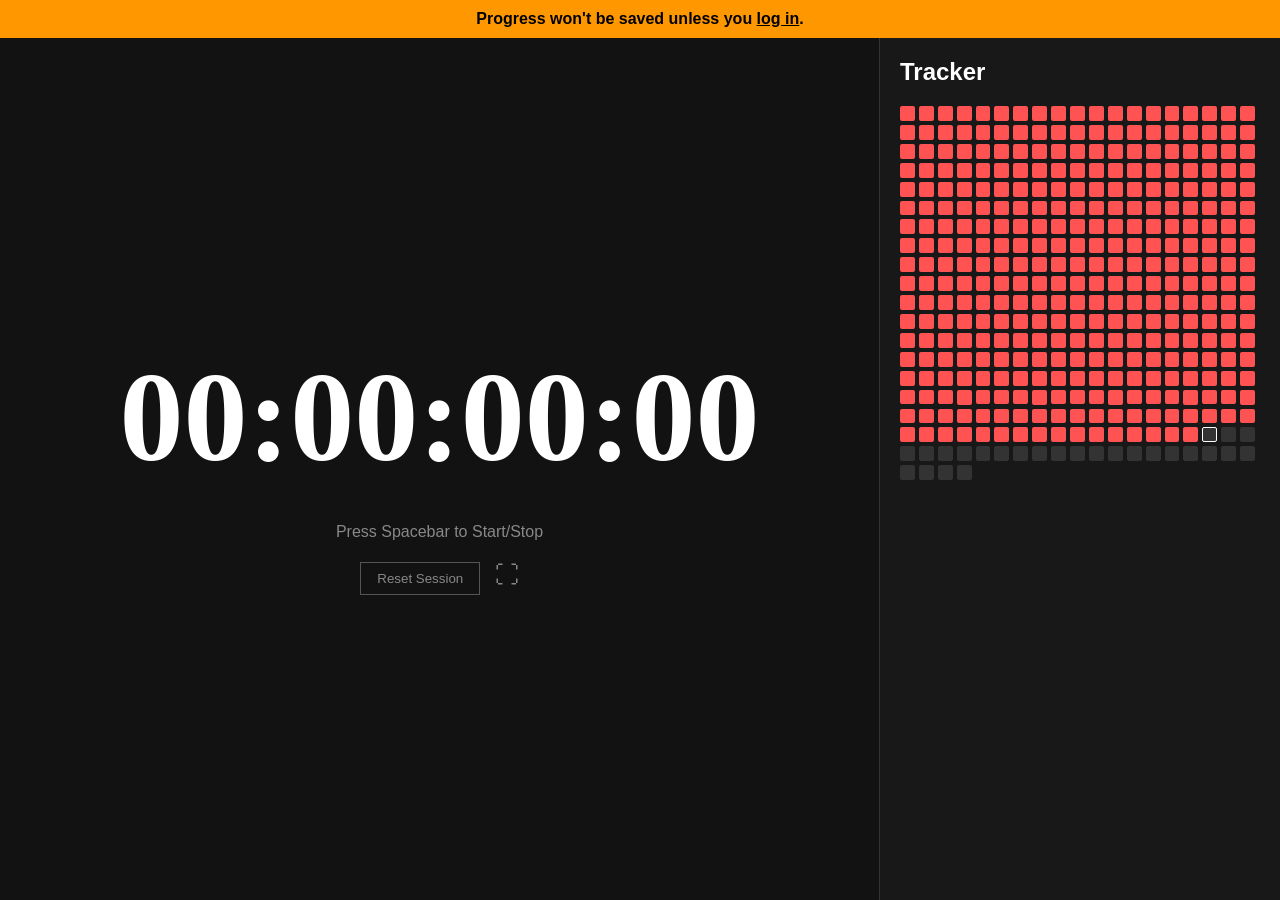
==== frontend/index.html @ 916134f5 "Initial commit" ====
<!DOCTYPE html>
<html lang="en">

<head>
    <meta charset="UTF-8">
    <meta name="viewport" content="width=device-width, initial-scale=1.0">
    <title>Focus Tracker</title>
    <link rel="stylesheet" href="css/style.css">
</head>

<body>
    <div id="app">
        <!-- Auth Banner -->
        <div id="auth-banner" class="hidden">
            Progress won't be saved unless you <span id="login-link">log in</span>.
        </div>

        <main class="container">
            <!-- Left Panel: Stopwatch -->
            <section class="stopwatch-section">
                <div class="timer-display" id="timer">00:00:00:00</div>
                <div class="controls">
                    <p class="instruction">Press Spacebar to Start/Stop</p>
                    <button id="reset-btn" class="secondary-btn">Reset Session</button>
                    <button id="fullscreen-btn" class="icon-btn" title="Fullscreen">⛶</button>
                </div>
            </section>

            <!-- Right Panel: 365 Tracker -->
            <section class="tracker-section">
                <div class="tracker-header">
                    <h2>Tracker</h2>
                    <div id="user-controls">
                        <!-- Injected by JS -->
                    </div>
                </div>
                <div class="grid-container" id="tracker-grid">
                    <!-- Grid items injected by JS -->
                </div>
            </section>
        </main>

        <!-- Modals -->
        <div id="auth-modal" class="modal hidden">
            <div class="modal-content">
                <span class="close-modal">&times;</span>
                <h2 id="modal-title">Login</h2>
                <form id="auth-form">
                    <input type="text" id="username" placeholder="Username" required>
                    <input type="email" id="email" placeholder="Email (Register only)" class="hidden">
                    <input type="password" id="password" placeholder="Password" required>
                    <input type="text" id="otp-input" placeholder="Enter OTP (Check Console)" class="hidden">
                    <button type="submit" id="auth-submit">Login</button>
                </form>
                <p id="toggle-auth">Don't have an account? Register</p>
            </div>
        </div>
    </div>
    <script type="module" src="js/main.js"></script>
</body>

</html>
---- frontend/css/style.css ----
:root {
    --bg-color: #121212;
    --text-color: #ffffff;
    --accent-green: #00e676;
    --accent-red: #ff5252;
    --box-bg: #1e1e1e;
    --box-completed: #00e676;
    --box-missed: #333333;
    /* Default active day color before completion */
    --box-past-missed: #ff5252;
    --h-font: 'Segoe UI', Roboto, Helvetica, Arial, sans-serif;
    --mono-font: 'Courier New', Courier, monospace;
}

* {
    box-sizing: border-box;
    margin: 0;
    padding: 0;
}

body {
    background-color: var(--bg-color);
    color: var(--text-color);
    font-family: var(--h-font);
    height: 100vh;
    overflow: hidden;
    /* Prevent body scroll logic handling in app */
}

#app {
    display: flex;
    flex-direction: column;
    height: 100%;
}

/* Banner */
#auth-banner {
    background: #ff9800;
    color: black;
    text-align: center;
    padding: 10px;
    font-weight: bold;
    cursor: pointer;
}

#auth-banner.hidden {
    display: none;
}

#login-link {
    text-decoration: underline;
}

.container {
    display: flex;
    flex: 1;
    height: 100%;
}

/* Stopwatch Section */
.stopwatch-section {
    flex: 1;
    display: flex;
    flex-direction: column;
    justify-content: center;
    align-items: center;
    border-right: 1px solid #333;
}

.timer-display {
    font-family: 'Times New Roman', Times, serif;
    font-weight: 800;
    font-size: 8rem;
    color: var(--text-color);
    user-select: none;
}

.controls {
    margin-top: 2rem;
    text-align: center;
}

.instruction {
    margin-bottom: 20px;
    color: #888;
}

.secondary-btn {
    background: transparent;
    border: 1px solid #555;
    color: #888;
    padding: 8px 16px;
    cursor: pointer;
    transition: all 0.2s;
}

.secondary-btn:hover {
    border-color: #fff;
    color: #fff;
}

.icon-btn {
    background: none;
    border: none;
    color: #888;
    font-size: 1.5rem;
    cursor: pointer;
    margin-left: 10px;
}

.icon-btn:hover {
    color: #fff;
}

/* Tracker Section */
.tracker-section {
    width: 400px;
    padding: 20px;
    background: #181818;
    display: flex;
    flex-direction: column;
}

.tracker-header {
    display: flex;
    justify-content: space-between;
    align-items: center;
    margin-bottom: 20px;
}

.grid-container {
    display: grid;
    grid-template-columns: repeat(7, 1fr);
    /* 7 days a week style or adjust for 365 density */
    gap: 4px;
    overflow-y: auto;
    padding-right: 5px;
}

/* 365 days is a lot, maybe smaller grid */
.grid-container {
    grid-template-columns: repeat(auto-fill, minmax(14px, 1fr));
}

.day-box {
    width: 100%;
    aspect-ratio: 1;
    background-color: var(--box-missed);
    border-radius: 2px;
    position: relative;
    cursor: default;
}

.day-box.completed {
    background-color: var(--box-completed);
}

.day-box.past-missed {
    background-color: var(--box-past-missed);
}

.day-box.current {
    border: 1px solid #fff;
}

.day-box.status-green {
    background-color: var(--box-completed) !important;
    /* #00e676 */
}

.day-box.status-red {
    background-color: var(--accent-red);
    /* #ff5252 */
}

/* Global Tooltip (JS Controlled) */
.global-tooltip {
    position: absolute;
    background: #333;
    color: #fff;
    padding: 6px 10px;
    border-radius: 4px;
    font-size: 0.8rem;
    white-space: pre;
    z-index: 9999;
    box-shadow: 0 4px 10px rgba(0, 0, 0, 0.5);
    border: 1px solid #444;
    pointer-events: none;
    transform: translate(-50%, -100%);
    margin-top: -8px;
    /* Offset above box */
}

.global-tooltip.hidden {
    display: none;
}

/* Logout Button Style */
.btn-secondary {
    background-color: #333;
    color: #ccc;
    border: 1px solid #555;
    padding: 5px 10px;
    border-radius: 4px;
    cursor: pointer;
    font-family: inherit;
    transition: all 0.2s;
}

.btn-secondary:hover {
    background-color: #444;
    color: white;
}

/* Modal */
.modal {
    position: fixed;
    top: 0;
    left: 0;
    width: 100%;
    height: 100%;
    background: rgba(0, 0, 0, 0.8);
    display: flex;
    justify-content: center;
    align-items: center;
    z-index: 1000;
}

.modal.hidden {
    display: none;
}

.modal-content {
    background: #252525;
    padding: 30px;
    border-radius: 8px;
    width: 300px;
    position: relative;
}

.close-modal {
    position: absolute;
    top: 10px;
    right: 15px;
    cursor: pointer;
    font-size: 1.5rem;
}

#auth-form {
    display: flex;
    flex-direction: column;
    gap: 15px;
    margin-top: 20px;
}

input {
    padding: 10px;
    background: #333;
    border: 1px solid #444;
    color: #fff;
    border-radius: 4px;
}

button[type="submit"] {
    padding: 10px;
    background: var(--accent-green);
    border: none;
    color: #000;
    font-weight: bold;
    cursor: pointer;
}

/* Fullscreen override */
.fullscreen .stopwatch-section {
    position: fixed;
    top: 0;
    left: 0;
    width: 100%;
    height: 100%;
    background: var(--bg-color);
    z-index: 500;
}

.fullscreen .tracker-section {
    display: none;
}

/* Responsive */
@media (max-width: 768px) {
    .container {
        flex-direction: column;
    }

    .tracker-section {
        width: 100%;
        height: 40%;
    }

    .timer-display {
        font-size: 4rem;
    }
}
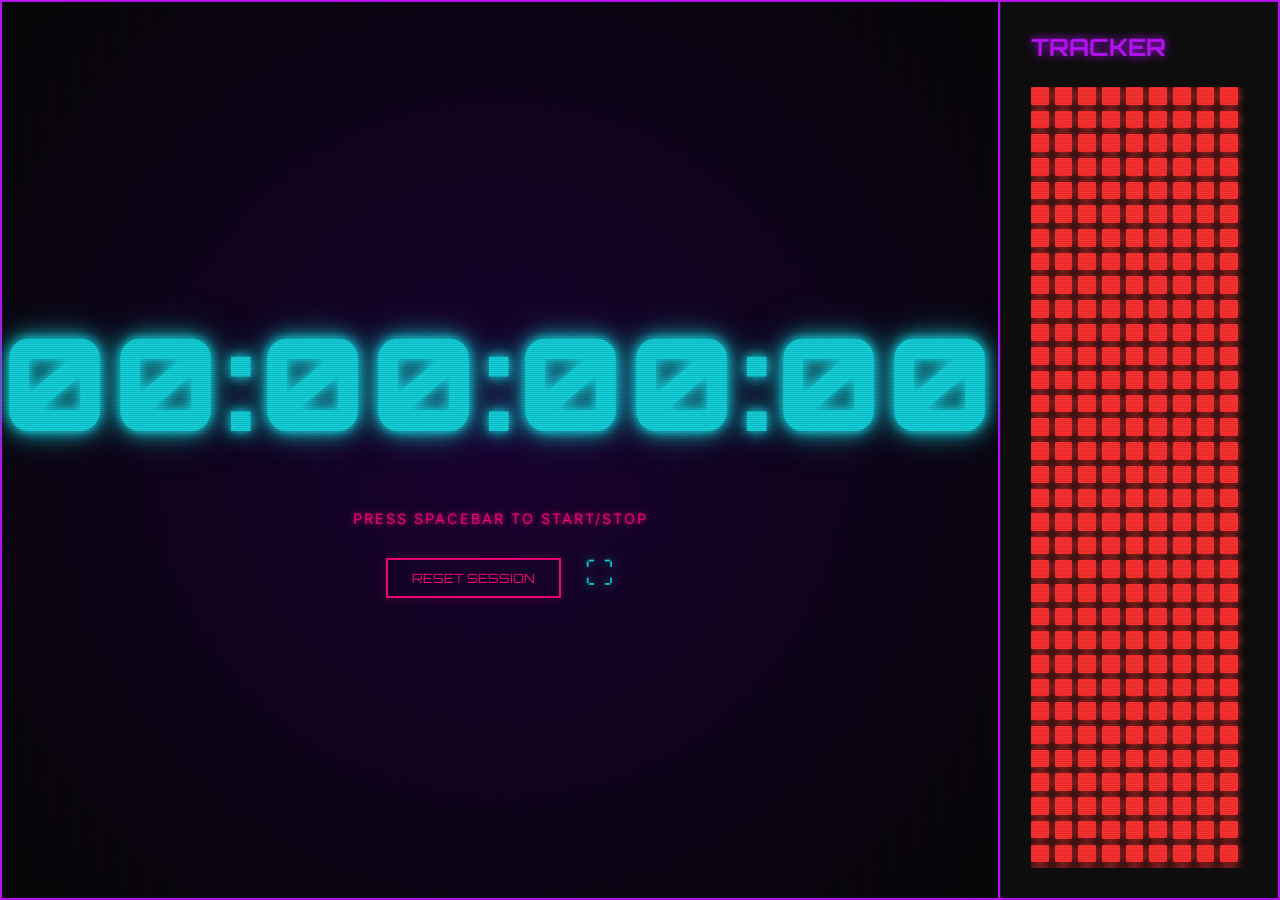
==== commit 780cf1e7: "Switch to LocalStorage and implement Dark Neon Retro UI" ====
--- a/frontend/index.html
+++ b/frontend/index.html
@@ -4,16 +4,16 @@
 <head>
     <meta charset="UTF-8">
     <meta name="viewport" content="width=device-width, initial-scale=1.0">
-    <title>Focus Tracker</title>
+    <title>Stopwatch & Focus Tracker</title>
+    <link rel="preconnect" href="https://fonts.googleapis.com">
+    <link rel="preconnect" href="https://fonts.gstatic.com" crossorigin>
+    <link href="https://fonts.googleapis.com/css2?family=Orbitron:wght@400;700;900&family=Inter:wght@300;400;700&display=swap" rel="stylesheet">
     <link rel="stylesheet" href="css/style.css">
 </head>
 
 <body>
+    <div class="scanlines"></div>
     <div id="app">
-        <!-- Auth Banner -->
-        <div id="auth-banner" class="hidden">
-            Progress won't be saved unless you <span id="login-link">log in</span>.
-        </div>
 
         <main class="container">
             <!-- Left Panel: Stopwatch -->
@@ -40,21 +40,6 @@
             </section>
         </main>
 
-        <!-- Modals -->
-        <div id="auth-modal" class="modal hidden">
-            <div class="modal-content">
-                <span class="close-modal">&times;</span>
-                <h2 id="modal-title">Login</h2>
-                <form id="auth-form">
-                    <input type="text" id="username" placeholder="Username" required>
-                    <input type="email" id="email" placeholder="Email (Register only)" class="hidden">
-                    <input type="password" id="password" placeholder="Password" required>
-                    <input type="text" id="otp-input" placeholder="Enter OTP (Check Console)" class="hidden">
-                    <button type="submit" id="auth-submit">Login</button>
-                </form>
-                <p id="toggle-auth">Don't have an account? Register</p>
-            </div>
-        </div>
     </div>
     <script type="module" src="js/main.js"></script>
 </body>
--- a/frontend/css/style.css
+++ b/frontend/css/style.css
@@ -1,15 +1,16 @@
 :root {
-    --bg-color: #121212;
+    --bg-color: #050505;
     --text-color: #ffffff;
-    --accent-green: #00e676;
-    --accent-red: #ff5252;
-    --box-bg: #1e1e1e;
-    --box-completed: #00e676;
-    --box-missed: #333333;
-    /* Default active day color before completion */
-    --box-past-missed: #ff5252;
-    --h-font: 'Segoe UI', Roboto, Helvetica, Arial, sans-serif;
-    --mono-font: 'Courier New', Courier, monospace;
+    --neon-pink: #ff007f;
+    --neon-cyan: #12d1db;
+    --neon-purple: #bc13fe;
+    --accent-green: #39ff14;
+    --accent-red: #ff3131;
+    --box-bg: #1a1a1a;
+    --box-future: #0a0a0a;
+    --panel-bg: #0d0d0d;
+    --h-font: 'Inter', sans-serif;
+    --retro-font: 'Orbitron', sans-serif;
 }
 
 * {
@@ -24,250 +25,227 @@
     font-family: var(--h-font);
     height: 100vh;
     overflow: hidden;
-    /* Prevent body scroll logic handling in app */
-}
-
-#app {
-    display: flex;
-    flex-direction: column;
-    height: 100%;
-}
-
-/* Banner */
-#auth-banner {
-    background: #ff9800;
-    color: black;
-    text-align: center;
-    padding: 10px;
-    font-weight: bold;
-    cursor: pointer;
-}
-
-#auth-banner.hidden {
-    display: none;
-}
-
-#login-link {
-    text-decoration: underline;
-}
-
-.container {
-    display: flex;
-    flex: 1;
-    height: 100%;
-}
-
-/* Stopwatch Section */
-.stopwatch-section {
-    flex: 1;
-    display: flex;
-    flex-direction: column;
-    justify-content: center;
-    align-items: center;
-    border-right: 1px solid #333;
-}
-
-.timer-display {
-    font-family: 'Times New Roman', Times, serif;
-    font-weight: 800;
-    font-size: 8rem;
-    color: var(--text-color);
-    user-select: none;
-}
-
-.controls {
-    margin-top: 2rem;
-    text-align: center;
-}
-
-.instruction {
-    margin-bottom: 20px;
-    color: #888;
-}
-
-.secondary-btn {
-    background: transparent;
-    border: 1px solid #555;
-    color: #888;
-    padding: 8px 16px;
-    cursor: pointer;
-    transition: all 0.2s;
-}
-
-.secondary-btn:hover {
-    border-color: #fff;
-    color: #fff;
-}
-
-.icon-btn {
-    background: none;
-    border: none;
-    color: #888;
-    font-size: 1.5rem;
-    cursor: pointer;
-    margin-left: 10px;
-}
-
-.icon-btn:hover {
-    color: #fff;
-}
-
-/* Tracker Section */
-.tracker-section {
-    width: 400px;
-    padding: 20px;
-    background: #181818;
-    display: flex;
-    flex-direction: column;
-}
-
-.tracker-header {
-    display: flex;
-    justify-content: space-between;
-    align-items: center;
-    margin-bottom: 20px;
-}
-
-.grid-container {
-    display: grid;
-    grid-template-columns: repeat(7, 1fr);
-    /* 7 days a week style or adjust for 365 density */
-    gap: 4px;
-    overflow-y: auto;
-    padding-right: 5px;
-}
-
-/* 365 days is a lot, maybe smaller grid */
-.grid-container {
-    grid-template-columns: repeat(auto-fill, minmax(14px, 1fr));
-}
-
-.day-box {
-    width: 100%;
-    aspect-ratio: 1;
-    background-color: var(--box-missed);
-    border-radius: 2px;
     position: relative;
-    cursor: default;
-}
-
-.day-box.completed {
-    background-color: var(--box-completed);
-}
-
-.day-box.past-missed {
-    background-color: var(--box-past-missed);
-}
-
-.day-box.current {
-    border: 1px solid #fff;
-}
-
-.day-box.status-green {
-    background-color: var(--box-completed) !important;
-    /* #00e676 */
-}
-
-.day-box.status-red {
-    background-color: var(--accent-red);
-    /* #ff5252 */
-}
-
-/* Global Tooltip (JS Controlled) */
-.global-tooltip {
-    position: absolute;
-    background: #333;
-    color: #fff;
-    padding: 6px 10px;
-    border-radius: 4px;
-    font-size: 0.8rem;
-    white-space: pre;
-    z-index: 9999;
-    box-shadow: 0 4px 10px rgba(0, 0, 0, 0.5);
-    border: 1px solid #444;
-    pointer-events: none;
-    transform: translate(-50%, -100%);
-    margin-top: -8px;
-    /* Offset above box */
-}
-
-.global-tooltip.hidden {
-    display: none;
-}
-
-/* Logout Button Style */
-.btn-secondary {
-    background-color: #333;
-    color: #ccc;
-    border: 1px solid #555;
-    padding: 5px 10px;
-    border-radius: 4px;
-    cursor: pointer;
-    font-family: inherit;
-    transition: all 0.2s;
-}
-
-.btn-secondary:hover {
-    background-color: #444;
-    color: white;
-}
-
-/* Modal */
-.modal {
+    background-image: 
+        linear-gradient(rgba(18, 16, 16, 0) 50%, rgba(0, 0, 0, 0.25) 50%),
+        linear-gradient(90deg, rgba(255, 0, 0, 0.06), rgba(0, 255, 0, 0.02), rgba(0, 0, 255, 0.06));
+    background-size: 100% 4px, 3px 100%;
+}
+
+/* CRT Scanline Effect */
+.scanlines {
     position: fixed;
     top: 0;
     left: 0;
     width: 100%;
     height: 100%;
-    background: rgba(0, 0, 0, 0.8);
-    display: flex;
+    background: linear-gradient(
+        rgba(18, 16, 16, 0) 50%, 
+        rgba(0, 0, 0, 0.1) 50%
+    ), linear-gradient(
+        90deg, 
+        rgba(255, 0, 0, 0.03), 
+        rgba(0, 255, 0, 0.01), 
+        rgba(0, 0, 255, 0.03)
+    );
+    background-size: 100% 2px, 3px 100%;
+    pointer-events: none;
+    z-index: 1000;
+}
+
+#app {
+    display: flex;
+    flex-direction: column;
+    height: 100%;
+    border: 2px solid var(--neon-purple);
+    box-shadow: inset 0 0 20px var(--neon-purple);
+}
+
+.container {
+    display: flex;
+    flex: 1;
+    height: 100%;
+}
+
+/* Stopwatch Section */
+.stopwatch-section {
+    flex: 1;
+    display: flex;
+    flex-direction: column;
     justify-content: center;
     align-items: center;
-    z-index: 1000;
-}
-
-.modal.hidden {
+    border-right: 2px solid var(--neon-purple);
+    background: radial-gradient(circle at center, #1a0033 0%, #050505 100%);
+}
+
+.timer-display {
+    font-family: var(--retro-font);
+    font-weight: 900;
+    font-size: 8rem;
+    color: var(--neon-cyan);
+    text-shadow: 
+        0 0 10px var(--neon-cyan),
+        0 0 20px var(--neon-cyan),
+        0 0 40px rgba(28, 162, 170, 0.59);
+    user-select: none;
+    letter-spacing: 4px;
+}
+
+.controls {
+    margin-top: 3rem;
+    text-align: center;
+}
+
+.instruction {
+    margin-bottom: 30px;
+    color: var(--neon-pink);
+    text-transform: uppercase;
+    letter-spacing: 2px;
+    font-size: 0.9rem;
+    text-shadow: 0 0 5px var(--neon-pink);
+}
+
+.secondary-btn {
+    background: transparent;
+    border: 2px solid var(--neon-pink);
+    color: var(--neon-pink);
+    padding: 10px 24px;
+    cursor: pointer;
+    font-family: var(--retro-font);
+    font-size: 0.8rem;
+    text-transform: uppercase;
+    transition: all 0.3s cubic-bezier(0.175, 0.885, 0.32, 1.275);
+    box-shadow: 0 0 10px rgba(255, 0, 127, 0.2);
+}
+
+.secondary-btn:hover {
+    background: var(--neon-pink);
+    color: #000;
+    box-shadow: 0 0 20px var(--neon-pink);
+    transform: scale(1.05);
+}
+
+.icon-btn {
+    background: none;
+    border: none;
+    color: var(--neon-cyan);
+    font-size: 1.8rem;
+    cursor: pointer;
+    margin-left: 20px;
+    transition: all 0.3s;
+    filter: drop-shadow(0 0 5px var(--neon-cyan));
+}
+
+.icon-btn:hover {
+    color: #fff;
+    transform: rotate(90deg);
+}
+
+/* Tracker Section */
+.tracker-section {
+    width: 450px;
+    padding: 30px;
+    background: var(--panel-bg);
+    display: flex;
+    flex-direction: column;
+    border-left: 1px solid rgba(188, 19, 254, 0.3);
+}
+
+.tracker-header {
+    display: flex;
+    justify-content: space-between;
+    align-items: center;
+    margin-bottom: 25px;
+}
+
+.tracker-header h2 {
+    font-family: var(--retro-font);
+    font-size: 1.5rem;
+    color: var(--neon-purple);
+    text-shadow: 0 0 10px var(--neon-purple);
+    text-transform: uppercase;
+}
+
+.grid-container {
+    display: grid;
+    grid-template-columns: repeat(auto-fill, minmax(16px, 1fr));
+    gap: 6px;
+    overflow-y: auto;
+    padding-right: 10px;
+}
+
+.grid-container::-webkit-scrollbar {
+    width: 6px;
+}
+
+.grid-container::-webkit-scrollbar-track {
+    background: #000;
+}
+
+.grid-container::-webkit-scrollbar-thumb {
+    background: var(--neon-purple);
+    box-shadow: 0 0 10px var(--neon-purple);
+}
+
+.day-box {
+    width: 100%;
+    aspect-ratio: 1;
+    background-color: var(--box-bg);
+    border: 1px solid #222;
+    border-radius: 1px;
+    position: relative;
+    transition: all 0.2s;
+}
+
+.day-box:hover {
+    transform: scale(1.3);
+    z-index: 10;
+    border-color: #fff;
+}
+
+.day-box.status-green {
+    background-color: var(--accent-green) !important;
+    box-shadow: 0 0 8px var(--accent-green);
+    border-color: var(--accent-green);
+}
+
+.day-box.status-red {
+    background-color: var(--accent-red) !important;
+    box-shadow: 0 0 8px var(--accent-red);
+    border-color: var(--accent-red);
+}
+
+.day-box.current {
+    border: 2px solid var(--neon-cyan) !important;
+    box-shadow: 0 0 10px var(--neon-cyan);
+    animation: pulse-cyan 2s infinite;
+}
+
+@keyframes pulse-cyan {
+    0% { box-shadow: 0 0 5px var(--neon-cyan); }
+    50% { box-shadow: 0 0 15px var(--neon-cyan); }
+    100% { box-shadow: 0 0 5px var(--neon-cyan); }
+}
+
+/* Global Tooltip (JS Controlled) */
+.global-tooltip {
+    position: absolute;
+    background: rgba(13, 13, 13, 0.95);
+    color: var(--neon-cyan);
+    padding: 8px 12px;
+    border: 1px solid var(--neon-cyan);
+    font-size: 0.8rem;
+    font-family: var(--retro-font);
+    white-space: pre;
+    z-index: 9999;
+    box-shadow: 0 0 15px rgba(0, 243, 255, 0.3);
+    pointer-events: none;
+    transform: translate(-50%, -100%);
+    margin-top: -12px;
+}
+
+.global-tooltip.hidden {
     display: none;
-}
-
-.modal-content {
-    background: #252525;
-    padding: 30px;
-    border-radius: 8px;
-    width: 300px;
-    position: relative;
-}
-
-.close-modal {
-    position: absolute;
-    top: 10px;
-    right: 15px;
-    cursor: pointer;
-    font-size: 1.5rem;
-}
-
-#auth-form {
-    display: flex;
-    flex-direction: column;
-    gap: 15px;
-    margin-top: 20px;
-}
-
-input {
-    padding: 10px;
-    background: #333;
-    border: 1px solid #444;
-    color: #fff;
-    border-radius: 4px;
-}
-
-button[type="submit"] {
-    padding: 10px;
-    background: var(--accent-green);
-    border: none;
-    color: #000;
-    font-weight: bold;
-    cursor: pointer;
 }
 
 /* Fullscreen override */
@@ -277,8 +255,9 @@
     left: 0;
     width: 100%;
     height: 100%;
-    background: var(--bg-color);
+    background: radial-gradient(circle at center, #1a0033 0%, #050505 100%);
     z-index: 500;
+    border: none;
 }
 
 .fullscreen .tracker-section {
@@ -294,6 +273,8 @@
     .tracker-section {
         width: 100%;
         height: 40%;
+        border-left: none;
+        border-top: 2px solid var(--neon-purple);
     }
 
     .timer-display {
